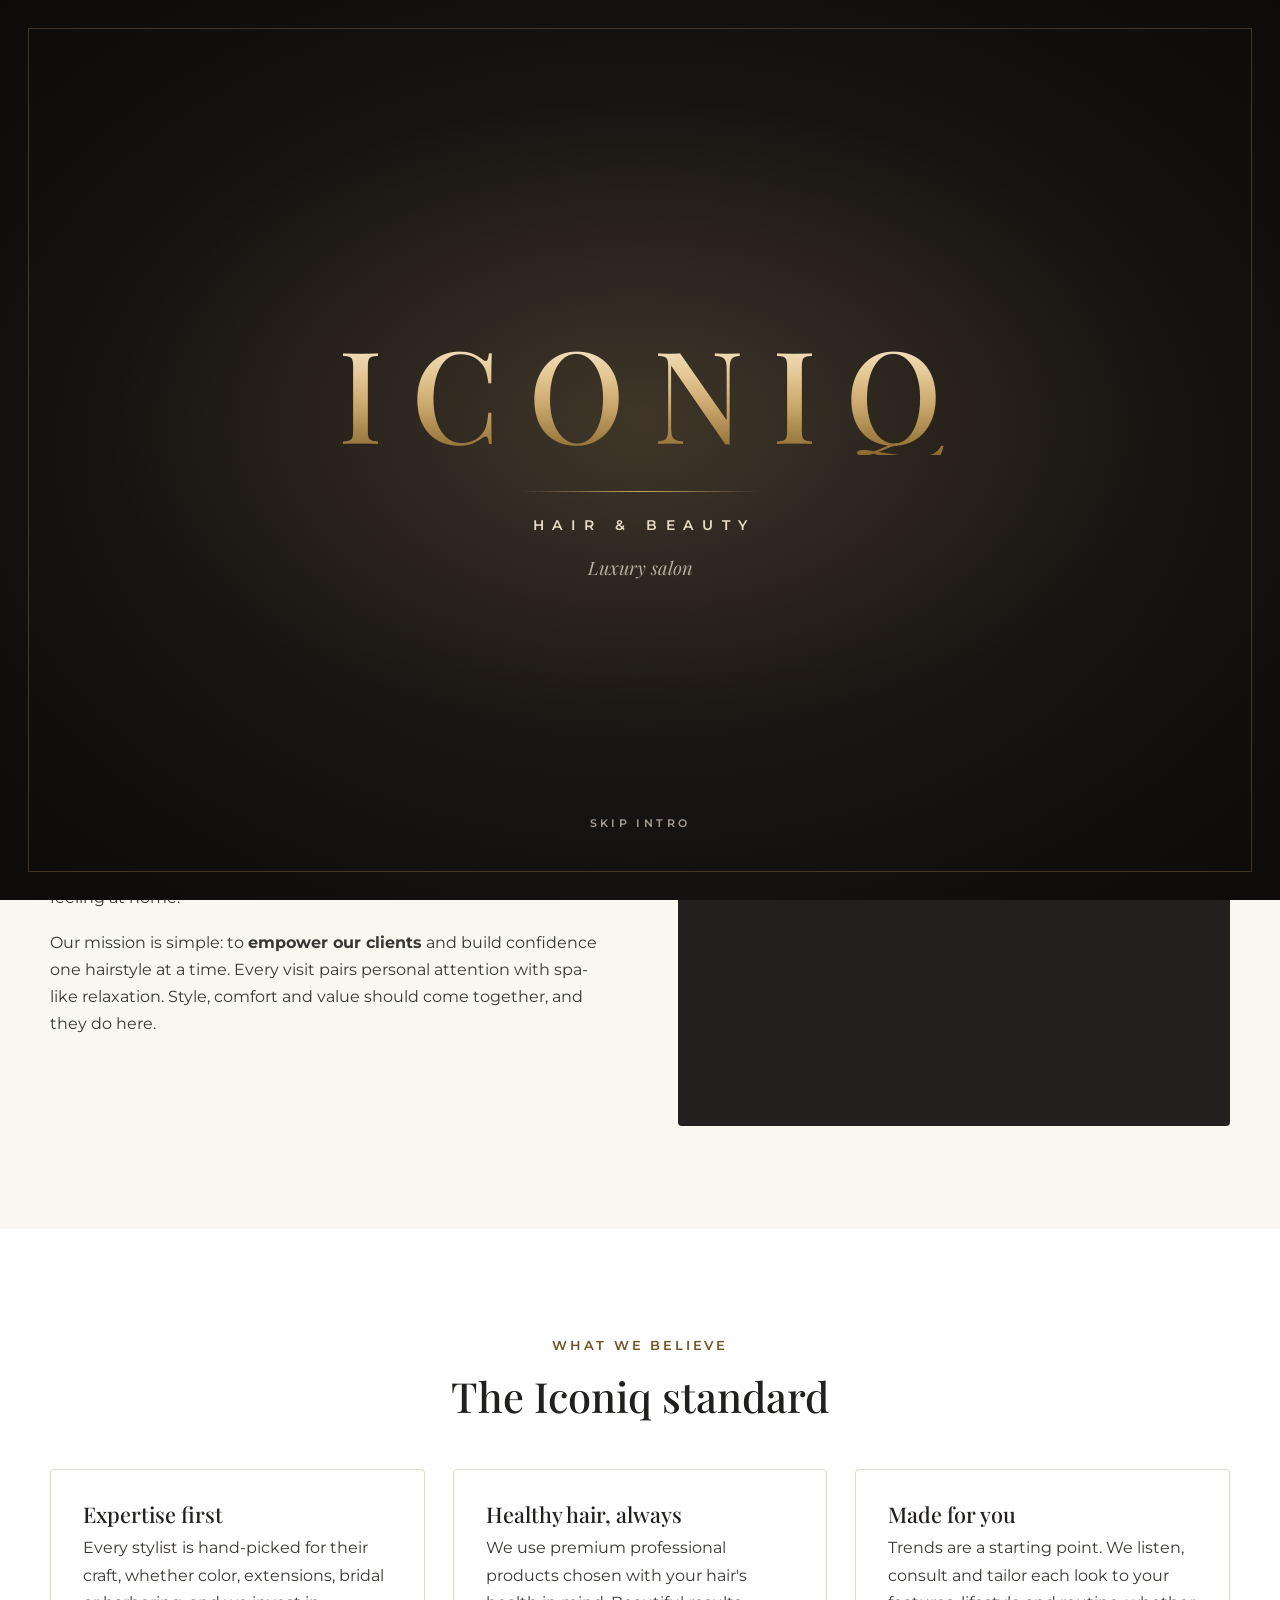
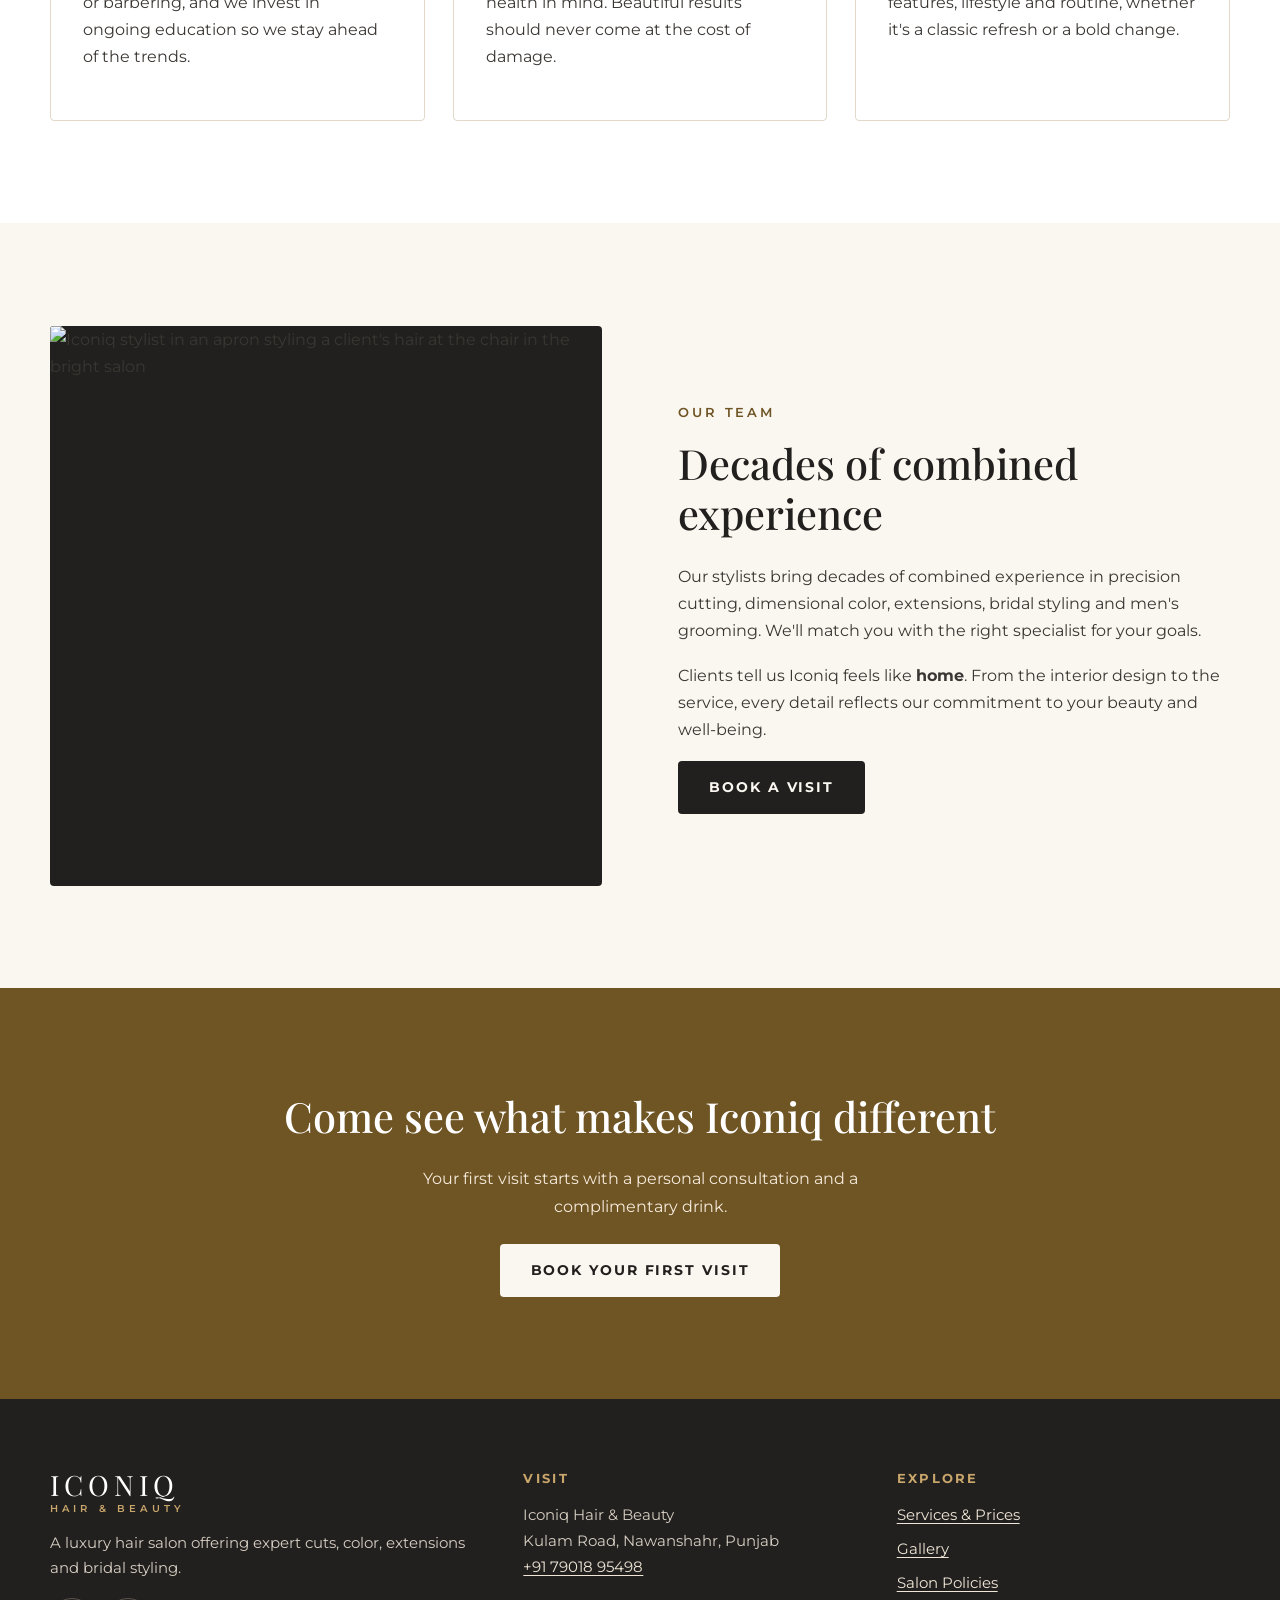
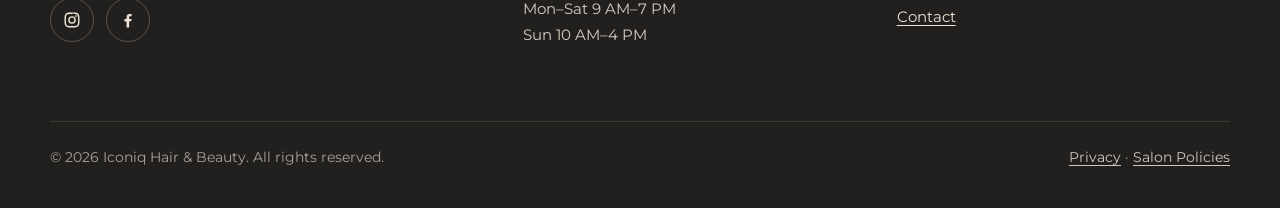
==== public/about.html @ a41e2d38 "Prepare the site for deployment on Vercel Move the public website into public/ so Vercel publishes o" ====
<!DOCTYPE html>
<html lang="en">
<head>
  <meta charset="utf-8">
  <meta name="viewport" content="width=device-width, initial-scale=1">
  <title>About Iconiq Hair and Beauty – Dallas Salon &amp; Stylists</title>
  <meta name="description" content="Learn the story of Iconiq Hair and Beauty. Our Dallas salon is founded on passion for styling excellence and personal attention. Meet the team behind your next look.">
  <link rel="canonical" href="https://www.iconiqsalon.com/about">
  <meta property="og:type" content="website">
  <meta property="og:title" content="About Iconiq Hair and Beauty – Dallas Salon &amp; Stylists">
  <meta property="og:description" content="Learn the story of Iconiq Hair and Beauty. Our Dallas salon is founded on passion for styling excellence and personal attention. Meet the team behind your next look.">
  <meta property="og:url" content="https://www.iconiqsalon.com/about">
  <link rel="icon" href="favicon.svg" type="image/svg+xml">
  <link rel="preconnect" href="https://fonts.googleapis.com">
  <link rel="preconnect" href="https://fonts.gstatic.com" crossorigin>
  <link href="https://fonts.googleapis.com/css2?family=Montserrat:wght@400;500;600;700&family=Playfair+Display:ital,wght@0,500;0,600;1,500&display=swap" rel="stylesheet">
  <link rel="stylesheet" href="css/styles.css">
  <script>/* Welcome splash: once per visit, set before first paint (see js/main.js) */try{if(!sessionStorage.getItem("iconiq-splash")){document.documentElement.classList.add("splash");setTimeout(function(){document.documentElement.classList.remove("splash")},6000)}}catch(e){}</script>
</head>
<body>
  <a class="skip-link" href="#main">Skip to main content</a>

  <header class="site-header">
    <div class="container header-inner">
      <a class="logo" href="index.html" aria-label="Iconiq Hair and Beauty – home">
        <span class="logo-mark">ICONIQ</span><span class="logo-sub">Hair &amp; Beauty</span>
      </a>
      <button class="nav-toggle" type="button" aria-expanded="false" aria-controls="site-nav">
        <span class="sr-only">Menu</span><span class="bar" aria-hidden="true"></span>
      </button>
      <nav id="site-nav" class="site-nav" aria-label="Main">
        <ul>
          <li><a href="index.html">Home</a></li>
          <li><a href="about.html" aria-current="page">About</a></li>
          <li><a href="services.html">Services</a></li>
          <li><a href="gallery.html">Gallery</a></li>
          <li><a href="contact.html">Contact</a></li>
        </ul>
        <a class="btn btn-primary" href="booking.html">Book Now</a>
        <a class="admin-link" href="/admin">Admin</a>
      </nav>
    </div>
  </header>

  <main id="main">
    <section class="page-hero">
      <div class="container">
        <p class="eyebrow">About us</p>
        <h1>Luxury hair care, redefined for Dallas</h1>
        <p class="lead">Iconiq began with one goal: to make every salon visit feel like an occasion, with expert artistry and genuine hospitality.</p>
      </div>
    </section>

    <section class="section" aria-labelledby="story-title">
      <div class="container split">
        <div>
          <p class="eyebrow">Our story</p>
          <h2 id="story-title">Artistry and community, in the heart of Uptown</h2>
          <p>We founded Iconiq Hair and Beauty to raise the standard of hair care in the city. Our salon combines <strong>skilled artistry with a warm, welcoming community</strong>, so every guest leaves looking polished and feeling at home.</p>
          <p>Our mission is simple: to <strong>empower our clients</strong> and build confidence one hairstyle at a time. Every visit pairs personal attention with spa-like relaxation. Style, comfort and value should come together, and they do here.</p>
        </div>
        <div class="photo photo-real">
          <img src="https://images.unsplash.com/photo-1647462741351-4e7a5e7317c7?auto=format&amp;fit=crop&amp;w=900&amp;h=1100&amp;q=75"
               srcset="https://images.unsplash.com/photo-1647462741351-4e7a5e7317c7?auto=format&amp;fit=crop&amp;w=560&amp;h=700&amp;q=70 560w, https://images.unsplash.com/photo-1647462741351-4e7a5e7317c7?auto=format&amp;fit=crop&amp;w=900&amp;h=1100&amp;q=75 900w"
               sizes="(max-width: 860px) 100vw, 46vw" width="900" height="1100" loading="lazy"
               alt="Iconiq stylist shaping a client&#39;s hair with scissors and comb at the styling chair">
        </div>
      </div>
    </section>

    <section class="section section-alt" aria-labelledby="values-title">
      <div class="container">
        <div class="section-head center">
          <p class="eyebrow">What we believe</p>
          <h2 id="values-title">The Iconiq standard</h2>
        </div>
        <div class="grid grid-3">
          <div class="card">
            <h3>Expertise first</h3>
            <p>Every stylist is hand-picked for their craft, whether color, extensions, bridal or barbering, and we invest in ongoing education so we stay ahead of the trends.</p>
          </div>
          <div class="card">
            <h3>Healthy hair, always</h3>
            <p>We use premium professional products chosen with your hair's health in mind. Beautiful results should never come at the cost of damage.</p>
          </div>
          <div class="card">
            <h3>Made for you</h3>
            <p>Trends are a starting point. We listen, consult and tailor each look to your features, lifestyle and routine, whether it's a classic refresh or a bold change.</p>
          </div>
        </div>
      </div>
    </section>

    <section class="section" aria-labelledby="team-teaser-title">
      <div class="container split reverse">
        <div>
          <p class="eyebrow">Our team</p>
          <h2 id="team-teaser-title">Decades of combined experience</h2>
          <p>Our stylists bring decades of combined experience in precision cutting, dimensional color, extensions, bridal styling and men's grooming. We'll match you with the right specialist for your goals.</p>
          <p>Clients tell us Iconiq feels like <strong>home</strong>. From the interior design to the service, every detail reflects our commitment to your beauty and well-being.</p>
          <div class="btn-row">
            <a class="btn btn-dark" href="booking.html">Book a Visit</a>
          </div>
        </div>
        <div class="photo photo-real">
          <img src="https://images.unsplash.com/photo-1593702288056-7927b442d0fa?auto=format&amp;fit=crop&amp;w=900&amp;h=1100&amp;q=75"
               srcset="https://images.unsplash.com/photo-1593702288056-7927b442d0fa?auto=format&amp;fit=crop&amp;w=560&amp;h=700&amp;q=70 560w, https://images.unsplash.com/photo-1593702288056-7927b442d0fa?auto=format&amp;fit=crop&amp;w=900&amp;h=1100&amp;q=75 900w"
               sizes="(max-width: 860px) 100vw, 46vw" width="900" height="1100" loading="lazy"
               alt="Iconiq stylist in an apron styling a client&#39;s hair at the chair in the bright salon">
        </div>
      </div>
    </section>

    <section class="section cta-band" aria-labelledby="cta-title">
      <div class="container">
        <h2 id="cta-title">Come see what makes Iconiq different</h2>
        <p>Your first visit starts with a personal consultation and a complimentary drink.</p>
        <div class="btn-row"><a class="btn btn-light" href="booking.html">Book Your First Visit</a></div>
      </div>
    </section>
  </main>

  <footer class="site-footer">
    <div class="container footer-grid">
      <div>
        <a class="logo" href="index.html" aria-label="Iconiq Hair and Beauty – home"><span class="logo-mark">ICONIQ</span><span class="logo-sub">Hair &amp; Beauty</span></a>
        <p>A luxury hair salon offering expert cuts, color, extensions and bridal styling.</p>
        <div class="social">
          <a href="https://www.instagram.com/iconiq_unisex_studio/" target="_blank" rel="noopener" aria-label="Iconiq on Instagram"><svg viewBox="0 0 24 24" aria-hidden="true"><path d="M12 7a5 5 0 1 0 0 10 5 5 0 0 0 0-10zm0 8.2a3.2 3.2 0 1 1 0-6.4 3.2 3.2 0 0 1 0 6.4zM17.3 5.5a1.2 1.2 0 1 0 0 2.4 1.2 1.2 0 0 0 0-2.4zM12 2c-2.7 0-3 0-4.1.1C4.3 2.2 2.2 4.3 2.1 7.9 2 9 2 9.3 2 12s0 3 .1 4.1c.1 3.6 2.2 5.7 5.8 5.8 1.1.1 1.4.1 4.1.1s3 0 4.1-.1c3.6-.1 5.7-2.2 5.8-5.8.1-1.1.1-1.4.1-4.1s0-3-.1-4.1c-.1-3.6-2.2-5.7-5.8-5.8C15 2 14.7 2 12 2zm0 1.8c2.7 0 3 0 4 .1 2.6.1 3.9 1.4 4 4 .1 1 .1 1.4.1 4.1s0 3-.1 4c-.1 2.6-1.4 3.9-4 4-1 .1-1.3.1-4 .1s-3 0-4-.1c-2.6-.1-3.9-1.4-4-4-.1-1-.1-1.3-.1-4s0-3 .1-4c.1-2.6 1.4-3.9 4-4 1-.1 1.3-.1 4-.1z"/></svg></a>
          <a href="https://www.facebook.com/" aria-label="Iconiq on Facebook"><svg viewBox="0 0 24 24" aria-hidden="true"><path d="M13.5 22v-8.2h2.8l.4-3.2h-3.2V8.5c0-.9.3-1.6 1.6-1.6h1.7V4.1c-.3 0-1.3-.1-2.5-.1-2.5 0-4.2 1.5-4.2 4.3v2.4H7.3v3.2h2.8V22h3.4z"/></svg></a>
        </div>
      </div>
      <div>
        <h2>Visit</h2>
        <address>Iconiq Hair &amp; Beauty<br>Kulam Road, Nawanshahr, Punjab</address>
        <p><a href="tel:+917901895498">+91 79018 95498</a></p>
        <p>Mon–Sat 9 AM–7 PM<br>Sun 10 AM–4 PM</p>
      </div>
      <div>
        <h2>Explore</h2>
        <ul>
          <li><a href="services.html">Services &amp; Prices</a></li>
          <li><a href="gallery.html">Gallery</a></li>
          <li><a href="policies.html">Salon Policies</a></li>
          <li><a href="contact.html">Contact</a></li>
        </ul>
      </div>
    </div>
    <div class="container footer-bottom">
      <p>© <span data-year>2026</span> Iconiq Hair &amp; Beauty. All rights reserved.</p>
      <p><a href="policies.html#privacy">Privacy</a> · <a href="policies.html">Salon Policies</a></p>
    </div>
  </footer>

  <nav class="mobile-bar" aria-label="Quick actions">
    <a class="call" href="tel:+917901895498">Call</a>
    <a class="book" href="booking.html">Book Now</a>
  </nav>

  <script src="js/main.js" defer></script>
</body>
</html>
---- public/css/styles.css ----
/* ==========================================================================
   Iconiq Hair & Beauty — site styles
   Palette: warm cream backgrounds, charcoal text, deep gold accent.
   All text/background pairs meet WCAG 2.1 AA (>= 4.5:1).
   ========================================================================== */

:root {
  --cream: #faf6f0;
  --cream-deep: #f1e9dd;
  --blush: #f3e1dc;
  --charcoal: #22201e;
  --ink: #3a3633;
  --muted: #5e5750;          /* 6.6:1 on cream */
  --gold: #8a6a2f;           /* 5.0:1 on white, used for accents + buttons */
  --gold-dark: #6f5424;
  --gold-soft: #c9a66b;      /* decorative only, never for text on light bg */
  --line: #e2d8ca;
  --white: #ffffff;
  --error: #a3261b;
  --success: #2f6b3a;

  --font-display: "Playfair Display", Georgia, "Times New Roman", serif;
  --font-body: "Montserrat", "Helvetica Neue", Arial, sans-serif;

  --radius: 4px;
  --shadow: 0 10px 30px rgba(34, 32, 30, 0.08);
  --container: 1180px;
  --header-h: 76px;
}

*, *::before, *::after { box-sizing: border-box; }

html { scroll-behavior: smooth; }
@media (prefers-reduced-motion: reduce) {
  html { scroll-behavior: auto; }
  *, *::before, *::after { transition: none !important; animation: none !important; }
}

body {
  margin: 0;
  font-family: var(--font-body);
  font-size: 1rem;           /* 16px minimum body text */
  line-height: 1.7;
  color: var(--ink);
  background: var(--cream);
  -webkit-font-smoothing: antialiased;
}

img { max-width: 100%; height: auto; display: block; }

h1, h2, h3, h4 {
  font-family: var(--font-display);
  color: var(--charcoal);
  line-height: 1.2;
  font-weight: 500;
  margin: 0 0 0.6em;
}
h1 { font-size: clamp(2.3rem, 5vw, 3.8rem); }
h2 { font-size: clamp(1.8rem, 3.5vw, 2.6rem); }
h3 { font-size: 1.35rem; }
p { margin: 0 0 1.1em; }

a { color: var(--gold-dark); text-underline-offset: 3px; }
a:hover { color: var(--charcoal); }

:focus-visible {
  outline: 3px solid var(--gold);
  outline-offset: 3px;
}

.container { width: min(100% - 2rem, var(--container)); margin-inline: auto; }
.narrow { max-width: 760px; }

.sr-only {
  position: absolute; width: 1px; height: 1px; padding: 0; margin: -1px;
  overflow: hidden; clip: rect(0, 0, 0, 0); white-space: nowrap; border: 0;
}

.skip-link {
  position: absolute; left: 1rem; top: -100px; z-index: 1000;
  background: var(--charcoal); color: var(--white); padding: 0.75rem 1.25rem;
  text-decoration: none; font-weight: 600;
}
.skip-link:focus { top: 1rem; color: var(--white); }

.eyebrow {
  display: inline-block;
  font-size: 0.8rem; font-weight: 600; letter-spacing: 0.22em; text-transform: uppercase;
  color: var(--gold-dark); margin-bottom: 0.9rem;
}

/* ---------- Welcome splash ----------
   Shown once per browser session. A tiny script in <head> adds .splash to <html>
   before first paint so the page never flashes behind the intro. */
html.splash body { overflow: hidden; }
html.splash::after {
  content: ""; position: fixed; inset: 0; z-index: 9998; background: #141210;
}
.splash-screen {
  position: fixed; inset: 0; z-index: 9999;
  display: grid; place-items: center; overflow: hidden;
  background:
    radial-gradient(ellipse 60% 50% at 50% 46%, rgba(201,166,107,.16) 0%, transparent 70%),
    radial-gradient(ellipse at 50% 50%, #26211d 0%, #141210 65%, #0c0b0a 100%);
  color: var(--white);
  transition: transform 1s cubic-bezier(.77,0,.18,1), opacity .8s ease;
}
.splash-screen.is-leaving { transform: translateY(-100%); }
/* Thin gold frame that draws in around the edges */
.splash-screen::before {
  content: ""; position: absolute; inset: clamp(14px, 3vw, 28px);
  border: 1px solid rgba(201,166,107,.28); pointer-events: none;
  opacity: 0; transform: scale(1.02);
  animation: splashFade 1.2s ease .1s forwards;
}
.splash-inner { position: relative; text-align: center; padding: 0 1rem; }
.splash-word {
  position: relative; display: flex; justify-content: center;
  margin: 0; font-family: var(--font-display); font-weight: 500; line-height: 1;
  font-size: clamp(3.2rem, 13vw, 8rem);
  letter-spacing: 0.22em; margin-right: -0.22em; /* re-centre after trailing spacing */
  overflow: hidden; padding: 0.08em 0 0.3em; margin-bottom: -0.22em; /* room for the Q tail */
}
.splash-word span {
  display: inline-block; opacity: 0; transform: translateY(55%); filter: blur(10px);
  background: linear-gradient(180deg, #fbf1dc 0%, #e2c48f 40%, #c9a66b 62%, #8a6a2f 100%);
  -webkit-background-clip: text; background-clip: text; color: transparent;
  animation: splashLetter 1s cubic-bezier(.2,.75,.2,1) forwards;
  animation-delay: calc(var(--i) * 95ms + 250ms);
}
/* Light sweep across the word once the letters have landed */
.splash-word::after {
  content: ""; position: absolute; top: 0; bottom: 0; left: -40%; width: 30%;
  background: linear-gradient(100deg, transparent 0%, rgba(255,248,230,.55) 50%, transparent 100%);
  transform: skewX(-18deg); mix-blend-mode: soft-light; opacity: 0;
  animation: splashShine 1.3s ease-in-out 1.15s forwards;
}
.splash-line {
  width: 0; height: 1px; margin: 1.6rem auto 1.3rem;
  background: linear-gradient(90deg, transparent, var(--gold-soft), transparent);
  animation: splashLine 1s cubic-bezier(.65,0,.35,1) 1s forwards;
}
.splash-sub {
  margin: 0; font-size: clamp(0.72rem, 2.2vw, 0.9rem); font-weight: 600;
  letter-spacing: 0.6em; margin-right: -0.6em; text-transform: uppercase; color: #e9dcc4;
  opacity: 0; animation: splashRise .9s ease 1.35s forwards;
}
.splash-tag {
  margin: 0.9rem 0 0; font-family: var(--font-display); font-style: italic;
  font-size: clamp(0.95rem, 2.6vw, 1.15rem); color: #b9ad9d;
  opacity: 0; animation: splashRise .9s ease 1.65s forwards;
}
.splash-skip {
  position: absolute; left: 50%; bottom: clamp(28px, 6vh, 56px); transform: translateX(-50%);
  min-height: 44px; padding: 0.5rem 1.25rem; cursor: pointer;
  background: none; border: 0; color: #a79d91;
  font: 600 0.7rem/1 var(--font-body); letter-spacing: 0.3em; text-transform: uppercase;
  opacity: 0; animation: splashOpacity .6s ease .8s forwards;
}
.splash-skip:hover, .splash-skip:focus-visible { color: var(--white); }

@keyframes splashLetter { to { opacity: 1; transform: none; filter: blur(0); } }
@keyframes splashShine { 0% { left: -40%; opacity: 1; } 100% { left: 120%; opacity: 1; } }
@keyframes splashLine { to { width: min(240px, 50vw); } }
@keyframes splashRise { from { opacity: 0; transform: translateY(8px); } to { opacity: 1; transform: none; } }
@keyframes splashFade { to { opacity: 1; transform: none; } }
@keyframes splashOpacity { to { opacity: 1; } }

/* Reduced motion: show everything at once, then a gentle fade instead of the lift */
@media (prefers-reduced-motion: reduce) {
  .splash-screen *, .splash-screen::before { animation: none !important; opacity: 1 !important; transform: none !important; filter: none !important; }
  .splash-line { width: min(240px, 50vw); }
  .splash-word::after { display: none; }
  .splash-skip { transform: translateX(-50%) !important; }
  .splash-screen.is-leaving { transform: none; opacity: 0; }
}

/* ---------- Buttons ---------- */
.btn {
  display: inline-flex; align-items: center; justify-content: center; gap: 0.5rem;
  min-height: 48px; padding: 0.8rem 1.8rem;
  font-family: var(--font-body); font-size: 0.85rem; font-weight: 700;
  letter-spacing: 0.14em; text-transform: uppercase; text-decoration: none;
  border: 2px solid transparent; border-radius: var(--radius); cursor: pointer;
  transition: background-color .2s, color .2s, border-color .2s, transform .2s;
}
.btn:hover { transform: translateY(-1px); }
.btn-primary { background: var(--gold); color: var(--white); }
.btn-primary:hover { background: var(--gold-dark); color: var(--white); }
.btn-dark { background: var(--charcoal); color: var(--cream); }
.btn-dark:hover { background: #000; color: var(--white); }
.btn-outline { background: transparent; color: var(--charcoal); border-color: var(--charcoal); }
.btn-outline:hover { background: var(--charcoal); color: var(--cream); }
.btn-light { background: var(--cream); color: var(--charcoal); }
.btn-light:hover { background: var(--white); color: var(--charcoal); }
.btn-outline-light { background: transparent; color: var(--white); border-color: var(--white); }
.btn-outline-light:hover { background: var(--white); color: var(--charcoal); }
.btn-row { display: flex; flex-wrap: wrap; gap: 1rem; }

/* ---------- Header / navigation ---------- */
.site-header {
  position: sticky; top: 0; z-index: 100;
  background: rgba(250, 246, 240, 0.97);
  border-bottom: 1px solid var(--line);
  backdrop-filter: blur(6px);
}
.header-inner {
  display: flex; align-items: center; justify-content: space-between;
  min-height: var(--header-h); gap: 1rem;
}
.logo {
  display: flex; flex-direction: column; line-height: 1; text-decoration: none;
  color: var(--charcoal);
}
.logo-mark { font-family: var(--font-display); font-size: 1.75rem; letter-spacing: 0.18em; }
.logo-sub { font-size: 0.62rem; letter-spacing: 0.42em; text-transform: uppercase; color: var(--gold-dark); margin-top: 0.3rem; font-weight: 600; }

.site-nav { display: flex; align-items: center; gap: 1.75rem; }
.site-nav ul { display: flex; gap: 1.5rem; list-style: none; margin: 0; padding: 0; }
.site-nav ul a {
  font-size: 0.8rem; font-weight: 600; letter-spacing: 0.12em; text-transform: uppercase;
  color: var(--charcoal); text-decoration: none; padding: 0.4rem 0;
  border-bottom: 2px solid transparent;
}
.site-nav ul a:hover, .site-nav ul a[aria-current="page"] { border-bottom-color: var(--gold); }
.site-nav .btn { min-height: 44px; padding: 0.6rem 1.3rem; }
.site-nav .admin-link {
  min-height: 44px; display: inline-flex; align-items: center; padding: 0.6rem 1.1rem;
  border: 1px solid var(--line); border-radius: var(--radius); text-decoration: none;
  font-size: 0.75rem; font-weight: 600; letter-spacing: 0.12em; text-transform: uppercase;
  color: var(--muted);
}
.site-nav .admin-link:hover, .site-nav .admin-link:focus-visible {
  border-color: var(--gold); color: var(--gold-dark);
}

.nav-toggle {
  display: none; width: 48px; height: 48px; background: none; border: 0; cursor: pointer;
  position: relative; color: var(--charcoal);
}
.nav-toggle .bar, .nav-toggle .bar::before, .nav-toggle .bar::after {
  position: absolute; left: 12px; width: 24px; height: 2px; background: currentColor;
  transition: transform .25s, opacity .25s; content: "";
}
.nav-toggle .bar { top: 23px; }
.nav-toggle .bar::before { top: -7px; left: 0; }
.nav-toggle .bar::after { top: 7px; left: 0; }
.nav-toggle[aria-expanded="true"] .bar { background: transparent; }
.nav-toggle[aria-expanded="true"] .bar::before { transform: translateY(7px) rotate(45deg); }
.nav-toggle[aria-expanded="true"] .bar::after { transform: translateY(-7px) rotate(-45deg); }

@media (max-width: 960px) {
  .nav-toggle { display: block; }
  .site-nav {
    position: fixed; inset: var(--header-h) 0 auto 0;
    flex-direction: column; align-items: stretch; gap: 1rem;
    background: var(--cream); padding: 1.5rem 1rem 2rem;
    border-bottom: 1px solid var(--line); box-shadow: var(--shadow);
    max-height: calc(100vh - var(--header-h)); overflow-y: auto;
    display: none;
  }
  .site-nav.is-open { display: flex; }
  .site-nav ul { flex-direction: column; gap: 0; }
  .site-nav ul a { display: block; padding: 0.95rem 0; font-size: 0.95rem; border-bottom: 1px solid var(--line); }
  .site-nav ul a[aria-current="page"] { color: var(--gold-dark); border-bottom-color: var(--line); }
  .site-nav .admin-link { justify-content: center; }
}

/* ---------- Sections ---------- */
.section { padding: clamp(4rem, 8vw, 7rem) 0; }
.section-alt { background: var(--white); }
.section-blush { background: var(--blush); }
.section-dark { background: var(--charcoal); color: #e9e2d8; }
.section-dark h2, .section-dark h3 { color: var(--white); }
.section-dark .eyebrow { color: var(--gold-soft); }
.section-head { max-width: 680px; margin-bottom: 3rem; }
.section-head.center { text-align: center; margin-inline: auto; }
.lead { font-size: 1.15rem; color: var(--muted); }
.section-dark .lead { color: #d6cec3; }

/* ---------- Photo placeholders ----------
   Swap each .photo for a real <img> (with descriptive alt text)
   once the salon photo shoot is complete. */
.photo {
  position: relative; overflow: hidden; border-radius: var(--radius);
  background:
    radial-gradient(circle at 30% 20%, rgba(255,255,255,.35), transparent 55%),
    linear-gradient(135deg, #d9c3a5 0%, #b89572 45%, #6e5a48 100%);
  min-height: 280px;
  display: flex; align-items: flex-end;
}
.photo.tone-2 { background: radial-gradient(circle at 70% 30%, rgba(255,255,255,.3), transparent 55%), linear-gradient(135deg, #efd9d2 0%, #caa298 50%, #7d5f5a 100%); }
.photo.tone-3 { background: radial-gradient(circle at 40% 70%, rgba(255,255,255,.25), transparent 55%), linear-gradient(160deg, #cfc6ba 0%, #8f8579 50%, #3d3833 100%); }
.photo.tone-4 { background: radial-gradient(circle at 60% 20%, rgba(255,255,255,.3), transparent 50%), linear-gradient(135deg, #e8d6b4 0%, #c29b5c 50%, #5d4424 100%); }
/* Real photos inside a .photo frame fill it and crop neatly */
.photo-real { background: var(--charcoal); }
.photo-real img {
  position: absolute; inset: 0; width: 100%; height: 100%;
  object-fit: cover; object-position: center 65%;
}
.split .photo.photo-real { min-height: 560px; }
@media (max-width: 860px) { .split .photo.photo-real { min-height: 420px; } }
.photo-label {
  margin: 1rem; padding: 0.35rem 0.75rem; font-size: 0.72rem; font-weight: 600;
  letter-spacing: 0.1em; text-transform: uppercase;
  background: rgba(34,32,30,.78); color: var(--white); border-radius: 2px;
}

/* ---------- Hero ---------- */
.hero {
  position: relative; isolation: isolate; overflow: hidden;
  min-height: min(88vh, 760px);
  display: flex; align-items: center; color: var(--white);
  background: linear-gradient(135deg, #3d3530 0%, #7a5f45 50%, #2a2522 100%); /* shown until photos load */
}
/* Dark overlay keeps white hero text >= 4.5:1 over any photo */
.hero::before {
  content: ""; position: absolute; inset: 0; z-index: 1; pointer-events: none;
  background: linear-gradient(90deg, rgba(22,20,18,.88) 0%, rgba(22,20,18,.62) 50%, rgba(22,20,18,.3) 100%);
}
.hero > .container { position: relative; z-index: 2; }
.hero-content { max-width: 640px; padding: 5rem 0; }

/* ---------- Hero slideshow ---------- */
.hero-slides { position: absolute; inset: 0; z-index: 0; }
.hero-slide {
  position: absolute; inset: 0; margin: 0;
  opacity: 0; transition: opacity 1.2s ease;
}
.hero-slide.is-active { opacity: 1; }
.hero-slide img {
  width: 100%; height: 100%; object-fit: cover; object-position: center 30%;
  transform: scale(1.08); transition: transform 7s ease-out;
}
.hero-slide.is-active img { transform: scale(1); }
.hero-slide figcaption {
  position: absolute; right: 1.5rem; bottom: 5.25rem; z-index: 3;
  font-size: 0.72rem; font-weight: 600; letter-spacing: 0.2em; text-transform: uppercase;
  color: var(--white); padding: 0.4rem 0.8rem; background: rgba(22,20,18,.55); border-radius: 2px;
}
.hero-controls {
  position: absolute; right: 1.5rem; bottom: 1.5rem; z-index: 3;
  display: flex; align-items: center; gap: 0.75rem;
}
.hero-dots { display: flex; gap: 0.25rem; }
.hero-dot {
  width: 44px; height: 44px; padding: 0; border: 0; background: none; cursor: pointer;
  display: grid; place-items: center;
}
.hero-dot::before {
  content: ""; width: 26px; height: 3px; border-radius: 2px;
  background: rgba(255,255,255,.45); transition: background-color .3s;
}
.hero-dot[aria-current="true"]::before { background: var(--gold-soft); }
.hero-dot:hover::before { background: var(--white); }
.hero-pause {
  width: 44px; height: 44px; border-radius: 50%; cursor: pointer;
  display: grid; place-items: center; color: var(--white);
  background: rgba(22,20,18,.5); border: 1px solid rgba(255,255,255,.5);
}
.hero-pause svg { width: 16px; height: 16px; fill: currentColor; }
.hero-pause .icon-play { display: none; }
.hero-pause[aria-pressed="true"] .icon-play { display: block; }
.hero-pause[aria-pressed="true"] .icon-pause { display: none; }
@media (max-width: 640px) {
  /* Fit the hero above the sticky Call / Book bar so the slide controls stay visible */
  .hero { min-height: calc(100svh - var(--header-h) - 56px); }
  .hero-content { padding: 3rem 0 5rem; }
  .hero-controls { left: 1rem; right: auto; bottom: 1rem; }
  .hero-slide figcaption { display: none; }
  .hero-slide img { object-position: 65% center; }
}
@media (prefers-reduced-motion: reduce) {
  .hero-slide img, .hero-slide.is-active img { transform: none; }
}
.hero h1 { color: var(--white); }
.hero .eyebrow { color: var(--gold-soft); }
.hero p { font-size: 1.15rem; color: #efe8de; max-width: 540px; }
.hero .btn-row { margin-top: 2rem; }
.hero-note { position: absolute; right: 1rem; bottom: 1rem; }

.page-hero {
  padding: clamp(3.5rem, 7vw, 6rem) 0 clamp(2.5rem, 5vw, 4rem);
  background: linear-gradient(180deg, var(--cream-deep), var(--cream));
  border-bottom: 1px solid var(--line);
}
.page-hero p { max-width: 640px; }

/* ---------- Grids / cards ---------- */
.grid { display: grid; gap: 1.75rem; }
.grid-2 { grid-template-columns: repeat(2, 1fr); }
.grid-3 { grid-template-columns: repeat(3, 1fr); }
.grid-4 { grid-template-columns: repeat(4, 1fr); }
@media (max-width: 960px) { .grid-3, .grid-4 { grid-template-columns: repeat(2, 1fr); } }
@media (max-width: 640px) { .grid-2, .grid-3, .grid-4 { grid-template-columns: 1fr; } }

.card {
  background: var(--white); border: 1px solid var(--line); border-radius: var(--radius);
  padding: 2rem; display: flex; flex-direction: column;
}
.card h3 { margin-bottom: 0.4rem; }
.card .price { font-weight: 700; color: var(--gold-dark); font-size: 0.9rem; letter-spacing: 0.06em; text-transform: uppercase; margin-bottom: 0.9rem; }
.card p:last-of-type { flex: 1; }
.card-link { font-weight: 700; font-size: 0.85rem; letter-spacing: 0.1em; text-transform: uppercase; text-decoration: none; }
.card-link::after { content: " →"; }

.service-card .photo { min-height: 200px; margin: -2rem -2rem 1.5rem; border-radius: var(--radius) var(--radius) 0 0; }

.split { display: grid; grid-template-columns: 1fr 1fr; gap: clamp(2rem, 6vw, 5rem); align-items: center; }
.split.reverse > :first-child { order: 2; }
.split .photo { min-height: 460px; }
@media (max-width: 860px) {
  .split { grid-template-columns: 1fr; }
  .split.reverse > :first-child { order: 0; }
  .split .photo { min-height: 300px; }
}

.check-list { list-style: none; padding: 0; margin: 0 0 1.5rem; }
.check-list li { position: relative; padding-left: 1.9rem; margin-bottom: 0.7rem; }
.check-list li::before {
  content: ""; position: absolute; left: 0; top: 0.55em; width: 14px; height: 8px;
  border-left: 2px solid var(--gold); border-bottom: 2px solid var(--gold); transform: rotate(-45deg);
}

/* ---------- Experience strip ---------- */
.perks { display: grid; grid-template-columns: repeat(4, 1fr); gap: 2rem; text-align: center; }
.perk-icon {
  width: 56px; height: 56px; margin: 0 auto 1rem; border-radius: 50%;
  display: grid; place-items: center; border: 1px solid var(--gold-soft); color: var(--gold-soft);
}
.perk h3 { font-size: 1.1rem; }
.perk p { font-size: 0.95rem; color: #d6cec3; margin: 0; }
@media (max-width: 860px) { .perks { grid-template-columns: repeat(2, 1fr); } }
@media (max-width: 480px) { .perks { grid-template-columns: 1fr; } }

/* ---------- Testimonials ---------- */
.quote {
  background: var(--white); border: 1px solid var(--line); border-radius: var(--radius);
  padding: 2rem; margin: 0;
}
.quote blockquote { margin: 0 0 1.25rem; font-family: var(--font-display); font-size: 1.15rem; color: var(--charcoal); font-style: italic; }
.quote figcaption { font-size: 0.85rem; font-weight: 600; letter-spacing: 0.08em; text-transform: uppercase; color: var(--muted); }
.stars { color: var(--gold); letter-spacing: 0.15em; margin-bottom: 0.75rem; }

/* ---------- CTA band ---------- */
.cta-band { background: var(--gold-dark); color: var(--white); text-align: center; }
.cta-band h2 { color: var(--white); }
.cta-band p { color: #f6ecdc; max-width: 560px; margin-inline: auto; }
.cta-band .btn-row { justify-content: center; margin-top: 1.5rem; }

/* ---------- Service menu ---------- */
.menu-nav { display: flex; flex-wrap: wrap; gap: 0.6rem; margin-bottom: 3rem; }
.menu-nav a {
  padding: 0.55rem 1.1rem; border: 1px solid var(--line); border-radius: 100px;
  font-size: 0.8rem; font-weight: 600; letter-spacing: 0.08em; text-transform: uppercase;
  color: var(--charcoal); text-decoration: none; background: var(--white);
}
.menu-nav a:hover { border-color: var(--gold); color: var(--gold-dark); }

.menu-category { scroll-margin-top: calc(var(--header-h) + 1.5rem); padding: 2.5rem 0; border-top: 1px solid var(--line); }
.menu-category:first-of-type { border-top: 0; padding-top: 0; }
.menu-category-head { display: grid; grid-template-columns: 1fr 1.4fr; gap: 3rem; }
@media (max-width: 860px) { .menu-category-head { grid-template-columns: 1fr; gap: 1.5rem; } }
.menu-list { list-style: none; margin: 0; padding: 0; }
.menu-item { padding: 1rem 0; border-bottom: 1px dashed var(--line); }
.menu-item:last-child { border-bottom: 0; }
.menu-item-top { display: flex; justify-content: space-between; align-items: baseline; gap: 1rem; }
.menu-item-name { font-weight: 600; color: var(--charcoal); }
.menu-item-price { font-weight: 700; color: var(--gold-dark); white-space: nowrap; }
.menu-item p { font-size: 0.93rem; color: var(--muted); margin: 0.25rem 0 0; }
.note { font-size: 0.9rem; color: var(--muted); }
.callout {
  background: var(--blush); border-left: 3px solid var(--gold); padding: 1.25rem 1.5rem;
  border-radius: 0 var(--radius) var(--radius) 0; margin: 1.5rem 0;
}
.callout p:last-child { margin-bottom: 0; }

/* ---------- Team ---------- */
.stylist .photo { min-height: 340px; margin-bottom: 1.25rem; }
.stylist .role { font-size: 0.8rem; font-weight: 700; letter-spacing: 0.14em; text-transform: uppercase; color: var(--gold-dark); margin-bottom: 0.6rem; }
.tags { display: flex; flex-wrap: wrap; gap: 0.4rem; list-style: none; padding: 0; margin: 0 0 1rem; }
.tags li { font-size: 0.75rem; padding: 0.25rem 0.65rem; background: var(--cream-deep); border-radius: 100px; color: var(--ink); }

/* ---------- Gallery ---------- */
.filter-bar { display: flex; flex-wrap: wrap; gap: 0.6rem; margin-bottom: 2rem; }
.filter-btn {
  min-height: 44px; padding: 0.5rem 1.2rem; border: 1px solid var(--line); border-radius: 100px;
  background: var(--white); color: var(--charcoal); cursor: pointer;
  font: 600 0.8rem/1 var(--font-body); letter-spacing: 0.08em; text-transform: uppercase;
}
.filter-btn[aria-pressed="true"] { background: var(--charcoal); color: var(--cream); border-color: var(--charcoal); }
.gallery-grid { display: grid; grid-template-columns: repeat(3, 1fr); gap: 1.25rem; }
@media (max-width: 860px) { .gallery-grid { grid-template-columns: repeat(2, 1fr); } }
@media (max-width: 520px) { .gallery-grid { grid-template-columns: 1fr; } }
.gallery-item { margin: 0; }
.gallery-item[hidden] { display: none; }
.gallery-item .photo { min-height: 320px; }
.gallery-item .photo-real img { object-position: center 35%; transition: transform .6s ease; }
.gallery-item:hover .photo-real img { transform: scale(1.04); }
.filter-count {
  display: inline-block; min-width: 1.6em; margin-left: 0.35rem; padding: 0.15rem 0.4rem;
  border-radius: 100px; background: var(--cream-deep); color: var(--ink); font-size: 0.72rem; letter-spacing: 0;
}
.filter-btn[aria-pressed="true"] .filter-count { background: var(--gold-soft); color: var(--charcoal); }
.gallery-item figcaption { padding: 0.75rem 0 0; font-size: 0.9rem; }
.gallery-item figcaption strong { display: block; color: var(--charcoal); }
.gallery-item figcaption span { color: var(--muted); font-size: 0.85rem; }

/* ---------- Forms ---------- */
.form { display: grid; gap: 1.25rem; }
.form-row { display: grid; grid-template-columns: 1fr 1fr; gap: 1.25rem; }
@media (max-width: 640px) { .form-row { grid-template-columns: 1fr; } }
.field label, .field legend { display: block; font-weight: 600; font-size: 0.9rem; color: var(--charcoal); margin-bottom: 0.4rem; }
.field .req { color: var(--error); }
.field input, .field select, .field textarea {
  width: 100%; min-height: 48px; padding: 0.75rem 0.9rem;
  font: 400 1rem/1.4 var(--font-body); color: var(--charcoal);
  background: var(--white); border: 1px solid #b9ad9d; border-radius: var(--radius);
}
.field textarea { min-height: 140px; resize: vertical; }
.field input:focus, .field select:focus, .field textarea:focus { border-color: var(--gold); outline: 3px solid rgba(138,106,47,.3); outline-offset: 0; }
.field [aria-invalid="true"] { border-color: var(--error); }
.field-hint { font-size: 0.82rem; color: var(--muted); margin-top: 0.3rem; }
.field-error { font-size: 0.85rem; color: var(--error); margin-top: 0.35rem; font-weight: 600; }
.field-error:empty { display: none; }
.form-status { padding: 1rem 1.25rem; border-radius: var(--radius); font-weight: 600; }
.form-status:empty { display: none; }
.form-status.success { background: #e6f1e7; color: var(--success); }
.form-status.error { background: #f8e4e2; color: var(--error); }
fieldset.field { border: 0; padding: 0; margin: 0; min-width: 0; }

/* ---------- Booking wizard ---------- */
.booking-layout { display: grid; grid-template-columns: 1fr 340px; gap: 2.5rem; align-items: start; }
@media (max-width: 960px) { .booking-layout { grid-template-columns: 1fr; } }
.steps { display: flex; list-style: none; padding: 0; margin: 0 0 2rem; counter-reset: step; gap: 0.5rem; }
.steps[hidden] { display: none; }
.steps li {
  flex: 1; font-size: 0.75rem; font-weight: 600; letter-spacing: 0.08em; text-transform: uppercase;
  color: var(--muted); padding-top: 0.8rem; border-top: 3px solid var(--line);
}
.steps li[aria-current="step"] { color: var(--charcoal); border-top-color: var(--gold); }
.steps li.done { color: var(--gold-dark); border-top-color: var(--gold-soft); }
@media (max-width: 560px) { .steps li span { display: none; } }

.booking-panel { background: var(--white); border: 1px solid var(--line); border-radius: var(--radius); padding: clamp(1.25rem, 4vw, 2.5rem); }
.booking-step[hidden] { display: none; }
.booking-step h2 { font-size: 1.6rem; }

.choice-grid { display: grid; grid-template-columns: repeat(2, 1fr); gap: 0.85rem; }
@media (max-width: 560px) { .choice-grid { grid-template-columns: 1fr; } }
.choice { position: relative; }
.choice input { position: absolute; opacity: 0; inset: 0; width: 100%; height: 100%; margin: 0; cursor: pointer; }
.choice .choice-body {
  display: block; height: 100%; padding: 1rem 1.1rem; border: 1px solid var(--line); border-radius: var(--radius);
  background: var(--cream); transition: border-color .15s, background-color .15s;
}
.choice input:checked + .choice-body { border-color: var(--gold); background: #fbf3e6; box-shadow: inset 0 0 0 1px var(--gold); }
.choice input:focus-visible + .choice-body { outline: 3px solid var(--gold); outline-offset: 2px; }
.choice-title { display: block; font-weight: 600; color: var(--charcoal); }
.choice-meta { display: block; font-size: 0.85rem; color: var(--muted); }

.time-grid { display: grid; grid-template-columns: repeat(auto-fill, minmax(96px, 1fr)); gap: 0.6rem; }
.time-grid .choice-body { text-align: center; padding: 0.7rem 0.5rem; font-weight: 600; }
.time-grid .is-full .choice-body { color: var(--muted); background: transparent; border-style: dashed; }
.time-grid .slot-full { display: block; font-size: 0.7rem; font-weight: 700; letter-spacing: 0.08em; text-transform: uppercase; color: #a0442c; }
.time-empty { color: var(--muted); font-style: italic; }

.wizard-actions { display: flex; justify-content: space-between; gap: 1rem; margin-top: 2rem; flex-wrap: wrap; }
.summary { background: var(--charcoal); color: #e9e2d8; border-radius: var(--radius); padding: 1.75rem; position: sticky; top: calc(var(--header-h) + 1.5rem); }
.summary h2 { color: var(--white); font-size: 1.35rem; }
.summary dl { margin: 0; }
.summary dt { font-size: 0.72rem; letter-spacing: 0.14em; text-transform: uppercase; color: var(--gold-soft); margin-top: 1rem; }
.summary dd { margin: 0.2rem 0 0; color: var(--white); }
.summary .note { color: #cfc7bb; margin-top: 1.5rem; font-size: 0.85rem; }
.confirmation { text-align: center; padding: 1rem 0; }
.confirmation .perk-icon { color: var(--gold); border-color: var(--gold); }

/* ---------- FAQ ---------- */
.faq-group { margin-bottom: 3rem; }
.faq-group h2 { font-size: 1.6rem; }
.faq details { border-bottom: 1px solid var(--line); }
.faq summary {
  cursor: pointer; list-style: none; padding: 1.25rem 2.5rem 1.25rem 0; position: relative;
  font-weight: 600; color: var(--charcoal); font-size: 1.05rem;
}
.faq summary::-webkit-details-marker { display: none; }
.faq summary::after {
  content: "+"; position: absolute; right: 0.5rem; top: 50%; transform: translateY(-50%);
  font-size: 1.5rem; font-weight: 400; color: var(--gold-dark);
}
.faq details[open] summary::after { content: "−"; }
.faq details > div { padding: 0 0 1.25rem; color: var(--ink); }

/* ---------- Policies ---------- */
.prose h2 { font-size: 1.6rem; margin-top: 2.5rem; }
.prose h2:first-child { margin-top: 0; }
.prose ul { padding-left: 1.25rem; }
.prose li { margin-bottom: 0.5rem; }
.toc { background: var(--white); border: 1px solid var(--line); padding: 1.5rem; border-radius: var(--radius); margin-bottom: 2.5rem; }
.toc ul { margin: 0; padding-left: 1.25rem; }

/* ---------- Contact ---------- */
.contact-info { display: grid; grid-template-columns: repeat(auto-fit, minmax(260px, 1fr)); gap: 3rem; }
.contact-info .info-block { margin-bottom: 0; }
.info-block { margin-bottom: 2rem; }
.info-block h2 { font-size: 1.2rem; font-family: var(--font-body); font-weight: 700; letter-spacing: 0.12em; text-transform: uppercase; }
.hours { width: 100%; border-collapse: collapse; }
.hours th, .hours td { text-align: left; padding: 0.45rem 0; border-bottom: 1px solid var(--line); font-weight: 400; }
.hours th { color: var(--charcoal); font-weight: 600; }
.map-wrap { position: relative; border-radius: var(--radius); overflow: hidden; border: 1px solid var(--line); aspect-ratio: 16 / 9; }
.map-wrap iframe { position: absolute; inset: 0; width: 100%; height: 100%; border: 0; }

/* ---------- Footer ---------- */
.site-footer { background: var(--charcoal); color: #d6cec3; padding: 4.5rem 0 0; font-size: 0.95rem; }
.site-footer a { color: #efe6d8; }
.site-footer a:hover { color: var(--white); }
.footer-grid { display: grid; grid-template-columns: 1.3fr 1fr 1fr; gap: 2.5rem; }
@media (max-width: 960px) { .footer-grid { grid-template-columns: 1fr 1fr; } }
@media (max-width: 560px) { .footer-grid { grid-template-columns: 1fr; } }
.site-footer h2 { font-family: var(--font-body); font-size: 0.8rem; font-weight: 700; letter-spacing: 0.18em; text-transform: uppercase; color: var(--gold-soft); margin-bottom: 1rem; }
.site-footer ul { list-style: none; margin: 0; padding: 0; }
.site-footer li { margin-bottom: 0.5rem; }
.site-footer .logo { color: var(--white); margin-bottom: 1rem; }
.site-footer .logo-sub { color: var(--gold-soft); }
.site-footer address { font-style: normal; }
.social { display: flex; gap: 0.75rem; margin-top: 1rem; }
.social a {
  width: 44px; height: 44px; display: grid; place-items: center; border: 1px solid #5a534c; border-radius: 50%;
}
.social a:hover { border-color: var(--gold-soft); }
.social svg { width: 18px; height: 18px; fill: currentColor; }
.newsletter { display: flex; gap: 0.5rem; margin-top: 0.75rem; }
.newsletter input {
  flex: 1; min-width: 0; min-height: 48px; padding: 0.7rem 0.9rem; border: 1px solid #5a534c; border-radius: var(--radius);
  background: #2e2b28; color: var(--white); font: 400 1rem var(--font-body);
}
.newsletter input::placeholder { color: #a9a097; }
.newsletter .btn { padding-inline: 1.1rem; }
.newsletter-msg { font-size: 0.85rem; margin-top: 0.5rem; min-height: 1.2em; }
.footer-bottom {
  margin-top: 3.5rem; padding: 1.5rem 0; border-top: 1px solid #3d3935;
  display: flex; flex-wrap: wrap; justify-content: space-between; gap: 1rem; font-size: 0.85rem; color: #a9a097;
}
.footer-bottom a { color: #cfc7bb; }

/* Mobile sticky booking bar — thumb-friendly Book / Call actions */
.mobile-bar { display: none; }
@media (max-width: 640px) {
  .mobile-bar {
    display: grid; grid-template-columns: 1fr 1fr; position: fixed; left: 0; right: 0; bottom: 0; z-index: 90;
    box-shadow: 0 -4px 20px rgba(0,0,0,.12);
  }
  .mobile-bar a {
    min-height: 56px; display: grid; place-items: center; text-decoration: none;
    font-weight: 700; font-size: 0.85rem; letter-spacing: 0.12em; text-transform: uppercase;
  }
  .mobile-bar .call { background: var(--charcoal); color: var(--white); }
  .mobile-bar .book { background: var(--gold); color: var(--white); }
  body { padding-bottom: 56px; }
  .booking-page .mobile-bar { display: none; }
  .booking-page { padding-bottom: 0; }
}
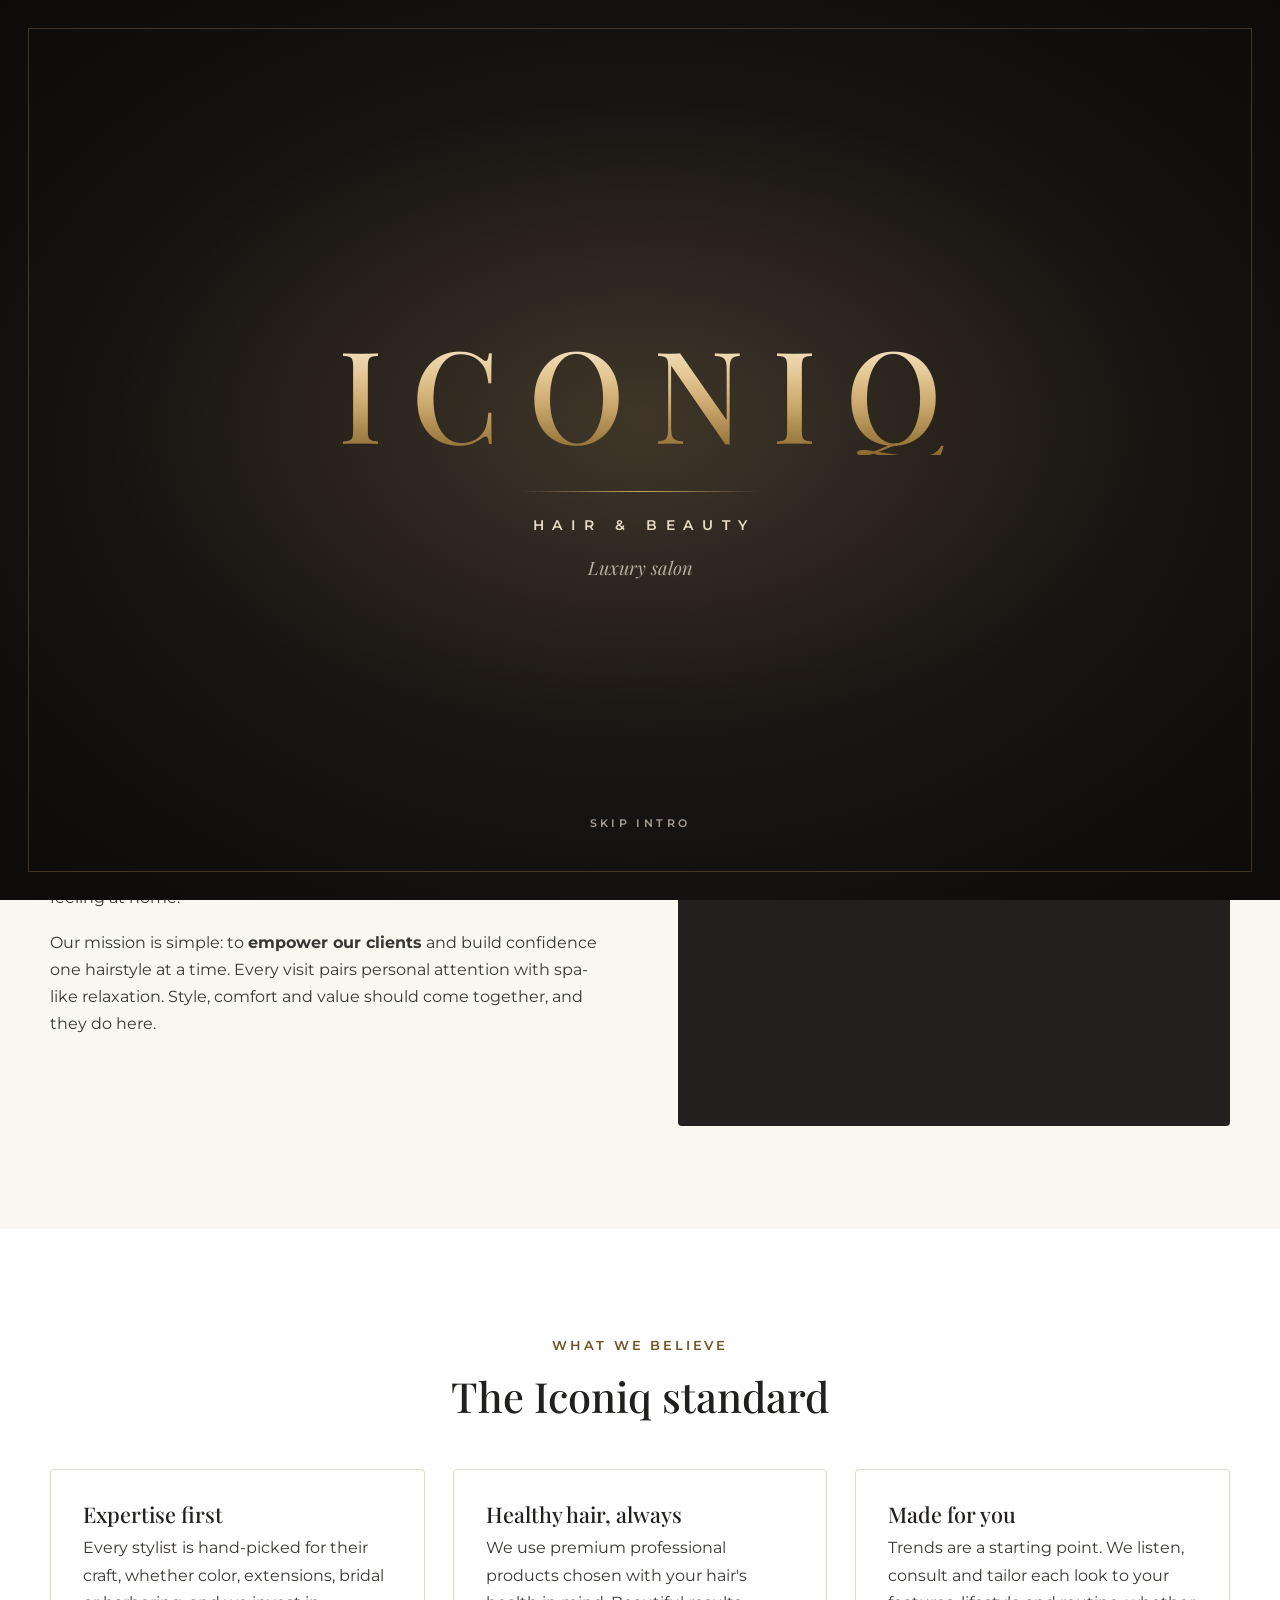
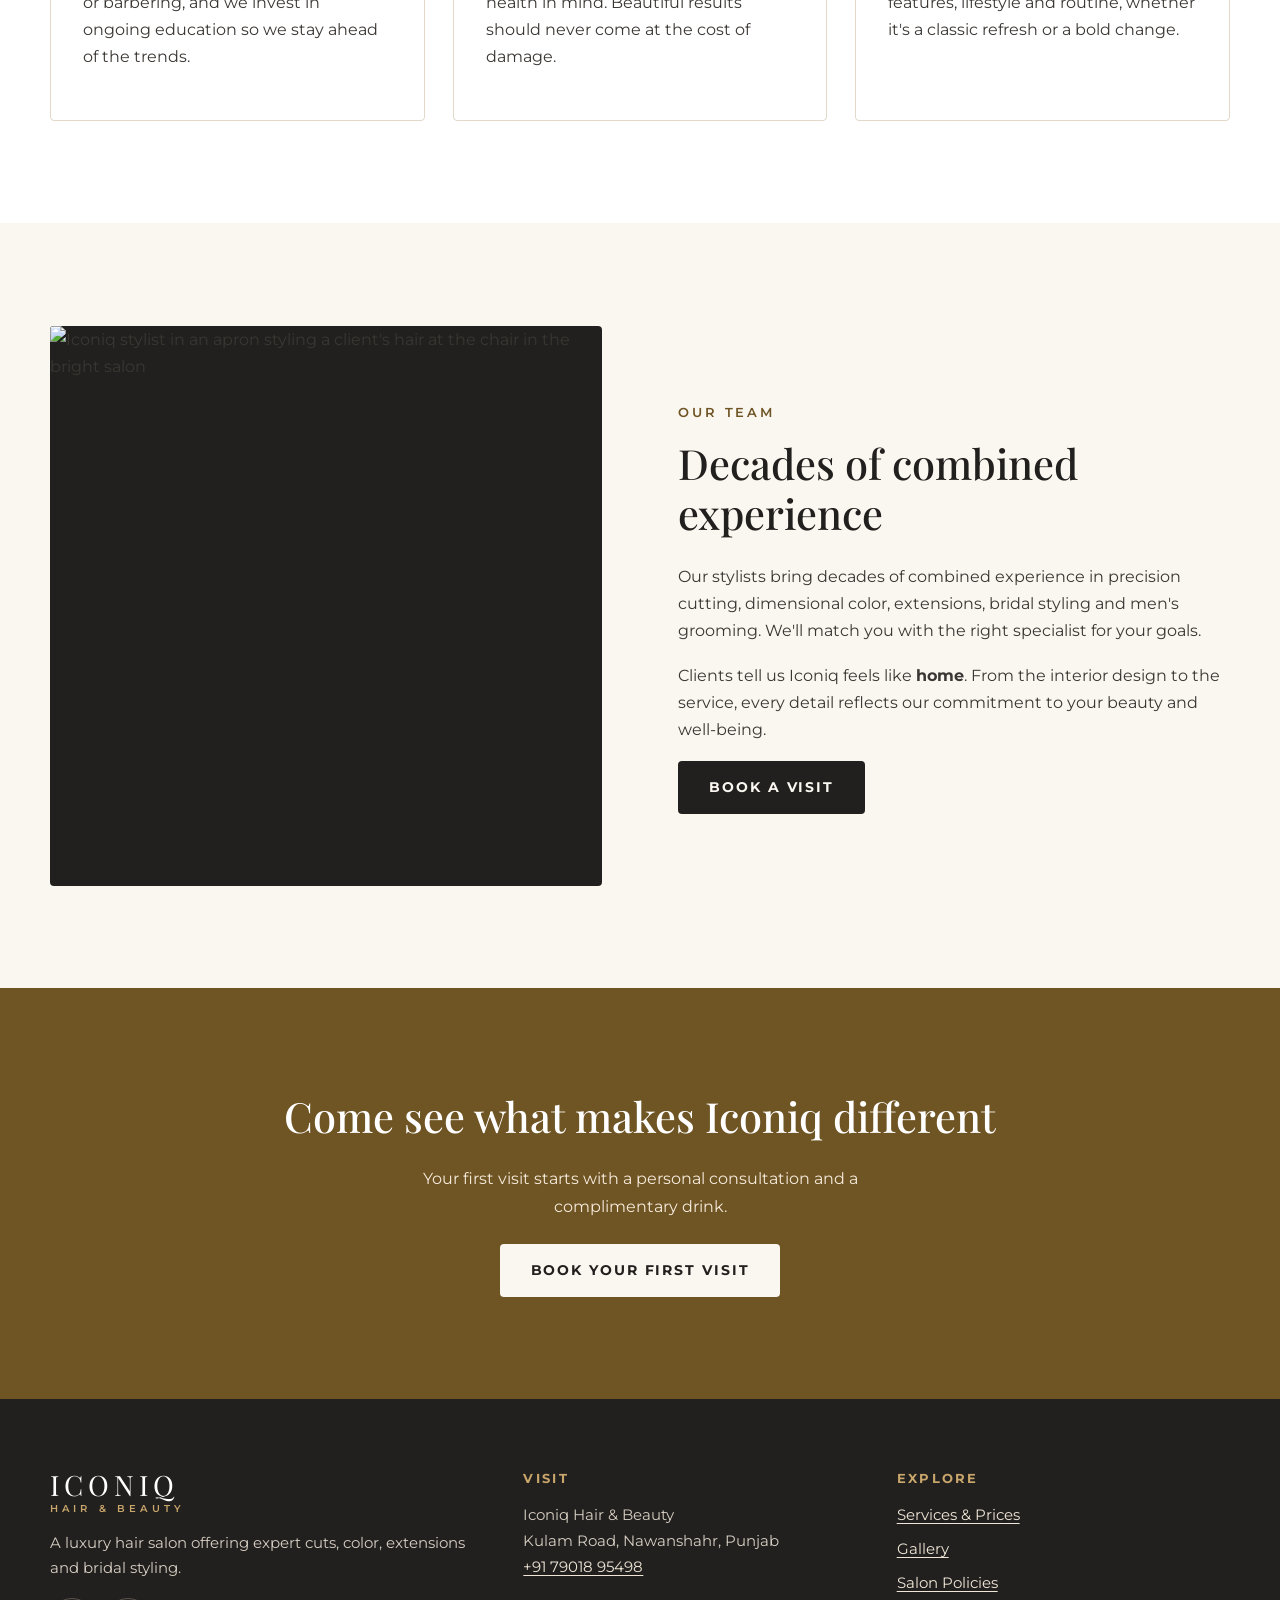
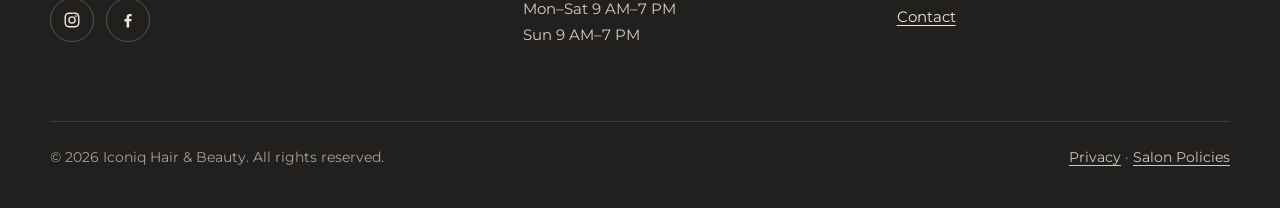
==== commit 50df3618: "Fix Sunday hours across all pages Updated Sunday hours from 10 AM-4 PM to 9 AM-7 PM in footer sectio" ====
--- a/public/about.html
+++ b/public/about.html
@@ -127,14 +127,14 @@
         <p>A luxury hair salon offering expert cuts, color, extensions and bridal styling.</p>
         <div class="social">
           <a href="https://www.instagram.com/iconiq_unisex_studio/" target="_blank" rel="noopener" aria-label="Iconiq on Instagram"><svg viewBox="0 0 24 24" aria-hidden="true"><path d="M12 7a5 5 0 1 0 0 10 5 5 0 0 0 0-10zm0 8.2a3.2 3.2 0 1 1 0-6.4 3.2 3.2 0 0 1 0 6.4zM17.3 5.5a1.2 1.2 0 1 0 0 2.4 1.2 1.2 0 0 0 0-2.4zM12 2c-2.7 0-3 0-4.1.1C4.3 2.2 2.2 4.3 2.1 7.9 2 9 2 9.3 2 12s0 3 .1 4.1c.1 3.6 2.2 5.7 5.8 5.8 1.1.1 1.4.1 4.1.1s3 0 4.1-.1c3.6-.1 5.7-2.2 5.8-5.8.1-1.1.1-1.4.1-4.1s0-3-.1-4.1c-.1-3.6-2.2-5.7-5.8-5.8C15 2 14.7 2 12 2zm0 1.8c2.7 0 3 0 4 .1 2.6.1 3.9 1.4 4 4 .1 1 .1 1.4.1 4.1s0 3-.1 4c-.1 2.6-1.4 3.9-4 4-1 .1-1.3.1-4 .1s-3 0-4-.1c-2.6-.1-3.9-1.4-4-4-.1-1-.1-1.3-.1-4s0-3 .1-4c.1-2.6 1.4-3.9 4-4 1-.1 1.3-.1 4-.1z"/></svg></a>
-          <a href="https://www.facebook.com/" aria-label="Iconiq on Facebook"><svg viewBox="0 0 24 24" aria-hidden="true"><path d="M13.5 22v-8.2h2.8l.4-3.2h-3.2V8.5c0-.9.3-1.6 1.6-1.6h1.7V4.1c-.3 0-1.3-.1-2.5-.1-2.5 0-4.2 1.5-4.2 4.3v2.4H7.3v3.2h2.8V22h3.4z"/></svg></a>
+          <a href="https://www.facebook.com/share/19rzGJiCNi/" target="_blank" rel="noopener" aria-label="Iconiq on Facebook"><svg viewBox="0 0 24 24" aria-hidden="true"><path d="M13.5 22v-8.2h2.8l.4-3.2h-3.2V8.5c0-.9.3-1.6 1.6-1.6h1.7V4.1c-.3 0-1.3-.1-2.5-.1-2.5 0-4.2 1.5-4.2 4.3v2.4H7.3v3.2h2.8V22h3.4z"/></svg></a>
         </div>
       </div>
       <div>
         <h2>Visit</h2>
         <address>Iconiq Hair &amp; Beauty<br>Kulam Road, Nawanshahr, Punjab</address>
         <p><a href="tel:+917901895498">+91 79018 95498</a></p>
-        <p>Mon–Sat 9 AM–7 PM<br>Sun 10 AM–4 PM</p>
+        <p>Mon–Sat 9 AM–7 PM<br>Sun 9 AM–7 PM</p>
       </div>
       <div>
         <h2>Explore</h2>
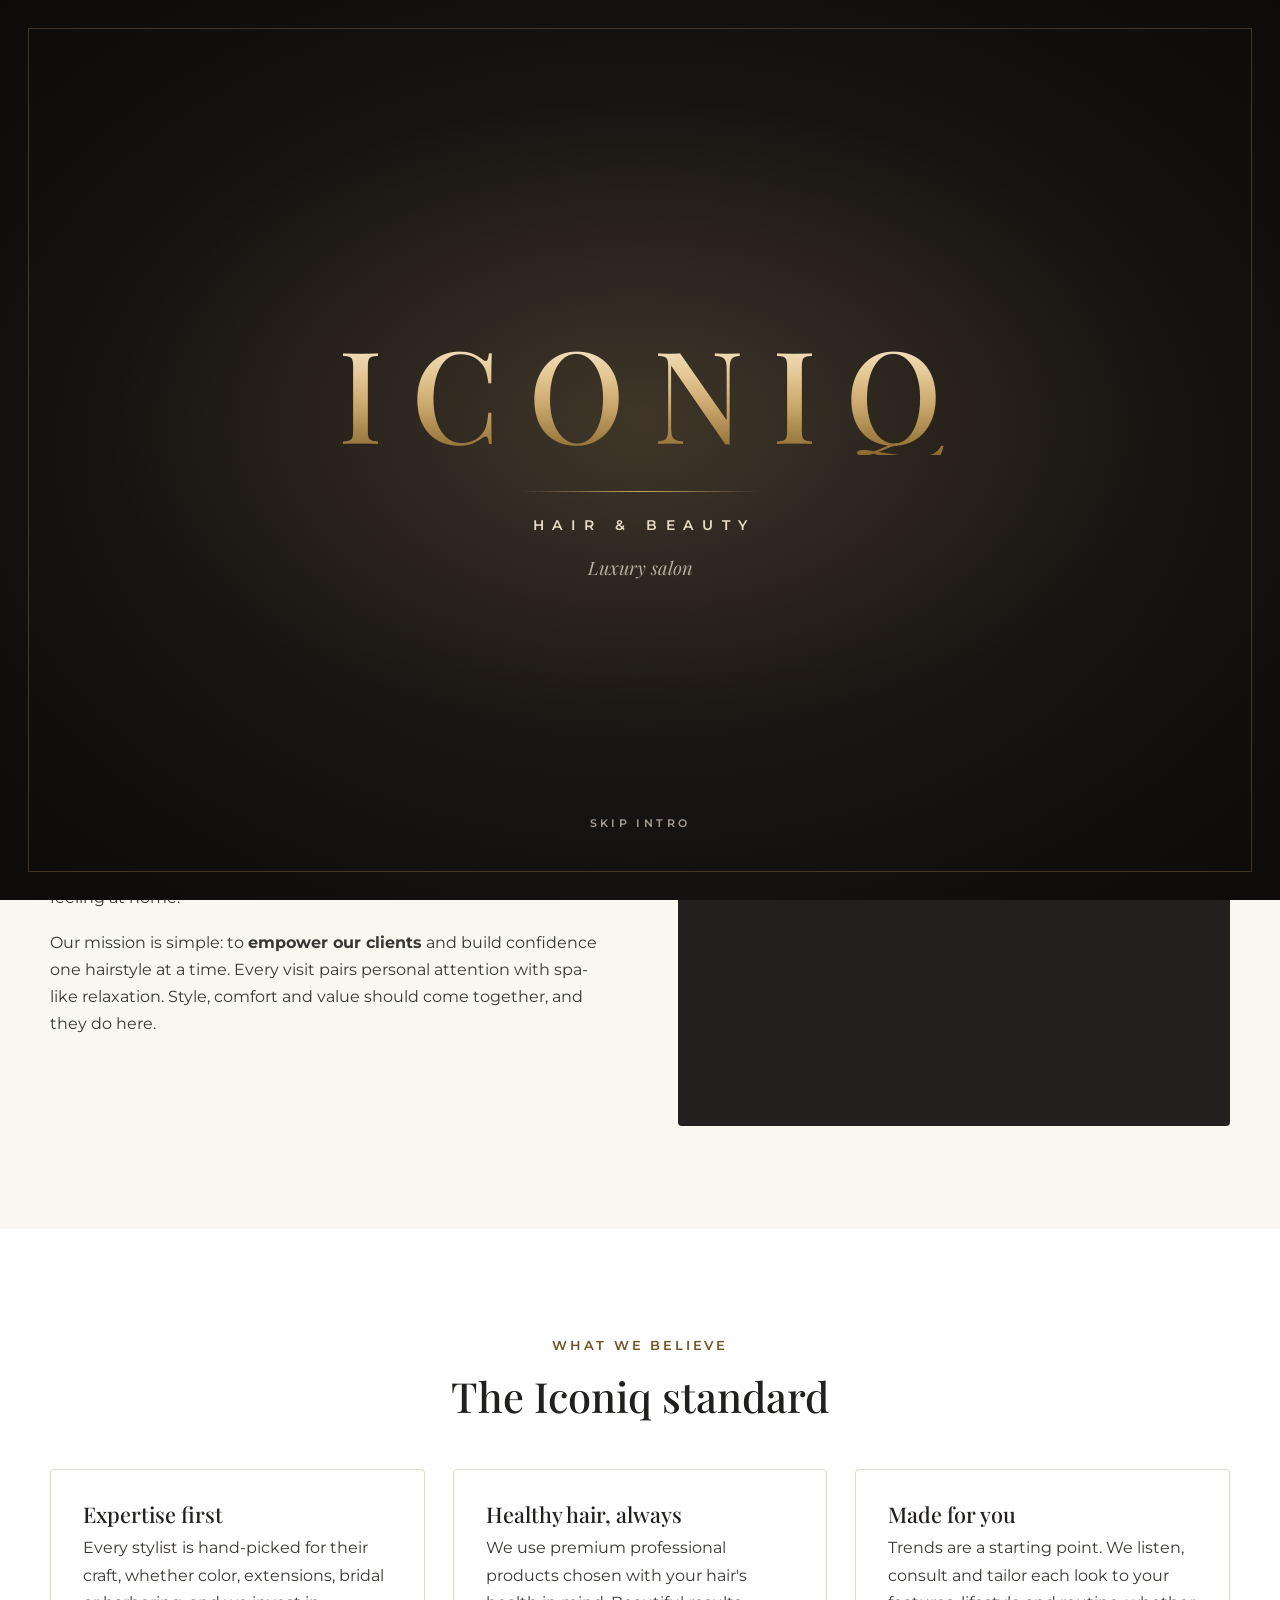
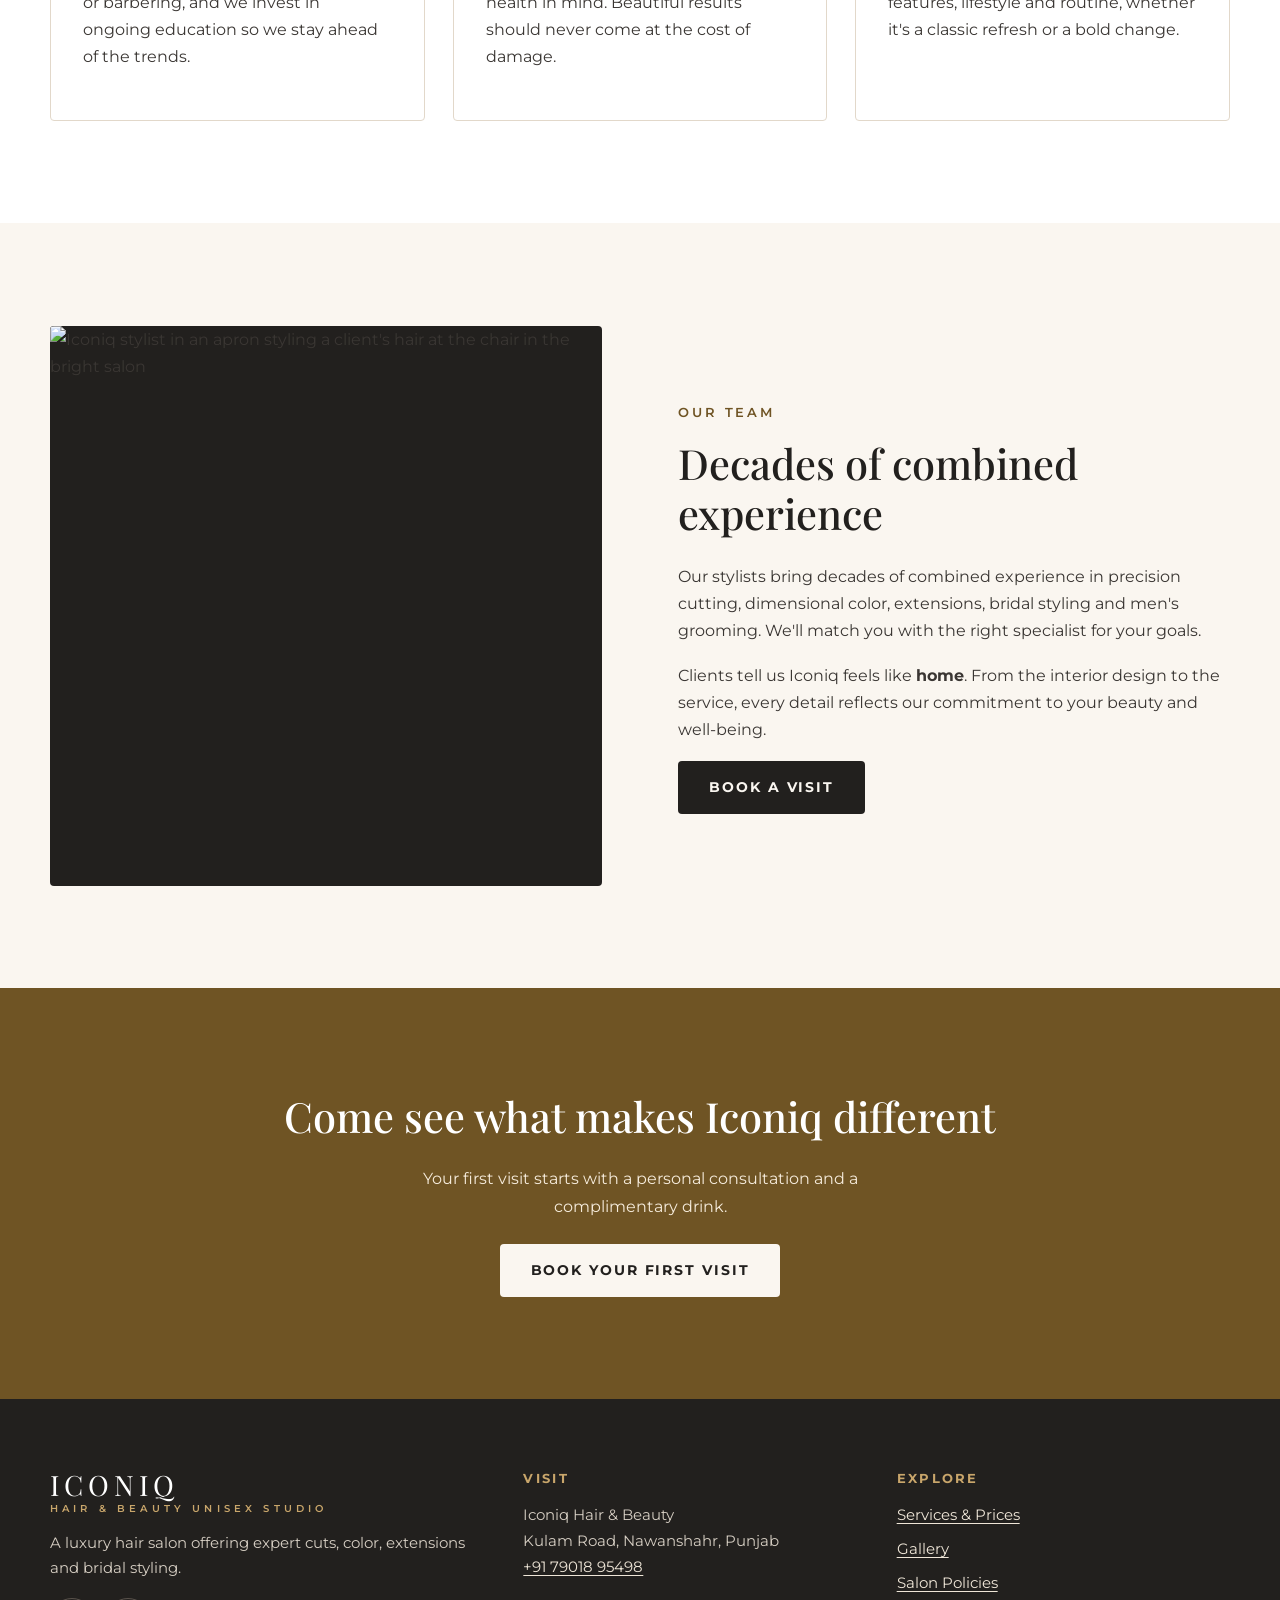
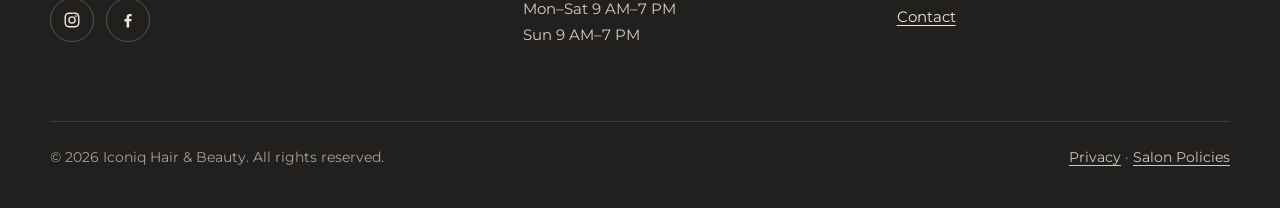
==== commit 47000b1b: "Update all pages with 'Iconiq Hair & Beauty Unisex Studio' branding" ====
--- a/public/about.html
+++ b/public/about.html
@@ -23,7 +23,7 @@
   <header class="site-header">
     <div class="container header-inner">
       <a class="logo" href="index.html" aria-label="Iconiq Hair and Beauty – home">
-        <span class="logo-mark">ICONIQ</span><span class="logo-sub">Hair &amp; Beauty</span>
+        <span class="logo-mark">ICONIQ</span><span class="logo-sub">Hair &amp; Beauty Unisex Studio</span>
       </a>
       <button class="nav-toggle" type="button" aria-expanded="false" aria-controls="site-nav">
         <span class="sr-only">Menu</span><span class="bar" aria-hidden="true"></span>
@@ -123,7 +123,7 @@
   <footer class="site-footer">
     <div class="container footer-grid">
       <div>
-        <a class="logo" href="index.html" aria-label="Iconiq Hair and Beauty – home"><span class="logo-mark">ICONIQ</span><span class="logo-sub">Hair &amp; Beauty</span></a>
+        <a class="logo" href="index.html" aria-label="Iconiq Hair and Beauty – home"><span class="logo-mark">ICONIQ</span><span class="logo-sub">Hair &amp; Beauty Unisex Studio</span></a>
         <p>A luxury hair salon offering expert cuts, color, extensions and bridal styling.</p>
         <div class="social">
           <a href="https://www.instagram.com/iconiq_unisex_studio/" target="_blank" rel="noopener" aria-label="Iconiq on Instagram"><svg viewBox="0 0 24 24" aria-hidden="true"><path d="M12 7a5 5 0 1 0 0 10 5 5 0 0 0 0-10zm0 8.2a3.2 3.2 0 1 1 0-6.4 3.2 3.2 0 0 1 0 6.4zM17.3 5.5a1.2 1.2 0 1 0 0 2.4 1.2 1.2 0 0 0 0-2.4zM12 2c-2.7 0-3 0-4.1.1C4.3 2.2 2.2 4.3 2.1 7.9 2 9 2 9.3 2 12s0 3 .1 4.1c.1 3.6 2.2 5.7 5.8 5.8 1.1.1 1.4.1 4.1.1s3 0 4.1-.1c3.6-.1 5.7-2.2 5.8-5.8.1-1.1.1-1.4.1-4.1s0-3-.1-4.1c-.1-3.6-2.2-5.7-5.8-5.8C15 2 14.7 2 12 2zm0 1.8c2.7 0 3 0 4 .1 2.6.1 3.9 1.4 4 4 .1 1 .1 1.4.1 4.1s0 3-.1 4c-.1 2.6-1.4 3.9-4 4-1 .1-1.3.1-4 .1s-3 0-4-.1c-2.6-.1-3.9-1.4-4-4-.1-1-.1-1.3-.1-4s0-3 .1-4c.1-2.6 1.4-3.9 4-4 1-.1 1.3-.1 4-.1z"/></svg></a>
